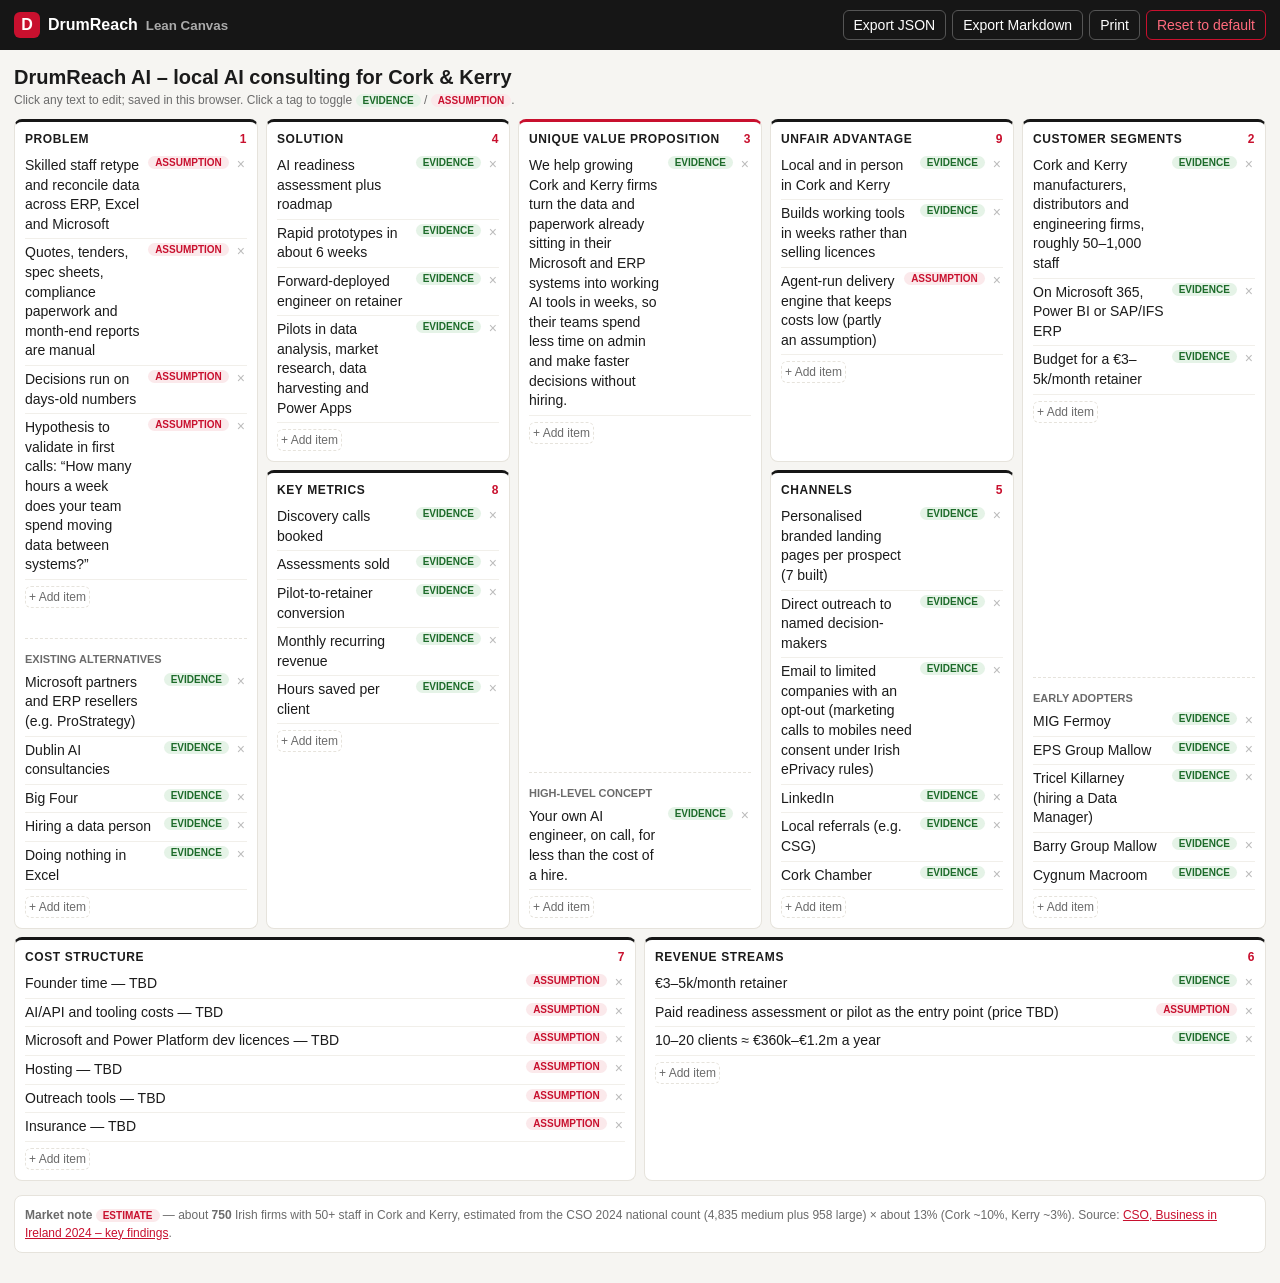
==== canvas/index.html @ 4b40eeb6 "Add Lean Canvas (canvas/)" ====
<!doctype html><html lang="en"><head><meta charset="utf-8">
<meta name="viewport" content="width=device-width,initial-scale=1">
<meta name="robots" content="noindex,nofollow">
<title>Lean Canvas · DrumReach AI</title><link rel="stylesheet" href="style.css"></head><body>
<header class="top"><div class="brand"><span class="logo">D</span>DrumReach <small>Lean Canvas</small></div>
<div class="right"><button class="ghost" id="exJson">Export JSON</button><button class="ghost" id="exMd">Export Markdown</button><button class="ghost" id="print">Print</button><button class="ghost danger" id="reset">Reset to default</button></div></header>
<main><div class="head"><h1 id="title" contenteditable="true" spellcheck="false"></h1>
<p class="legend">Click any text to edit; saved in this browser. Click a tag to toggle <span class="tag evidence">evidence</span> / <span class="tag assumption">assumption</span>. <span id="saved"></span></p></div>
<div class="grid" id="grid"></div>
<footer id="foot"></footer></main>
<script src="app.js"></script></body></html>
---- canvas/style.css ----
:root{--red:#c8102e;--ink:#161616;--bg:#f6f5f2;--line:#e6e3dc;--mut:#6b6b6b}
*{box-sizing:border-box}body{margin:0;font-family:Inter,-apple-system,Segoe UI,Roboto,Arial,sans-serif;background:var(--bg);color:#1b1b1b;font-size:14px}
button{font:inherit;cursor:pointer}a{color:var(--red)}
.top{position:sticky;top:0;z-index:5;background:var(--ink);color:#fff;display:flex;align-items:center;gap:12px;padding:10px 14px;flex-wrap:wrap}
.brand{font-weight:800;font-size:16px;display:flex;align-items:center;gap:8px}.brand small{color:#aaa;font-weight:600}
.logo{background:var(--red);width:26px;height:26px;border-radius:6px;display:grid;place-items:center}
.right{margin-left:auto;display:flex;gap:6px;flex-wrap:wrap}
.ghost{background:none;border:1px solid #555;color:inherit;border-radius:6px;padding:6px 10px}.ghost.danger{color:#ff6b7d;border-color:var(--red)}
main{padding:0 14px 30px;max-width:1500px;margin:auto}
h1{font-size:20px;margin:16px 0 4px;outline:none}.legend{color:var(--mut);font-size:12px;margin:0 0 12px}#saved{color:#2e7d32}
.grid{display:grid;gap:8px;grid-template-columns:repeat(10,1fr);grid-template-areas:
"p p s s u u a a c c" "p p m m u u h h c c" "x x x x x r r r r r"}
.box{background:#fff;border:1px solid var(--line);border-top:3px solid var(--ink);border-radius:8px;padding:10px;min-height:150px;display:flex;flex-direction:column}
.box h2{font-size:12px;text-transform:uppercase;letter-spacing:.05em;margin:0 0 6px;display:flex;justify-content:space-between;align-items:center}
.box h2 .n{color:var(--red)}.box.uvp{border-top-color:var(--red)}
.sub{margin-top:auto;padding-top:8px;border-top:1px dashed var(--line)}.sub h3{font-size:11px;color:var(--mut);text-transform:uppercase;margin:6px 0 4px}
ul{list-style:none;margin:0;padding:0}li{display:flex;gap:6px;align-items:flex-start;padding:4px 0;border-bottom:1px solid #f1efea}
li .t{flex:1;outline:none;line-height:1.4;min-width:0}li .t:focus{background:#fdf3f4;border-radius:3px}
.tag{font-size:10px;font-weight:700;border-radius:99px;padding:1px 7px;border:0;white-space:nowrap;text-transform:uppercase}
.tag.evidence{background:#e5f3e7;color:#1d6b2a}.tag.assumption{background:#fbe9eb;color:var(--red)}
.del{background:none;border:0;color:#bbb;padding:0 2px}.del:hover{color:var(--red)}
.add{background:none;border:1px dashed var(--line);color:var(--mut);border-radius:6px;padding:3px;margin-top:6px;font-size:12px}
footer{margin-top:14px;color:var(--mut);font-size:12px;line-height:1.5;background:#fff;border:1px solid var(--line);border-radius:8px;padding:10px}
@media (max-width:900px){.grid{grid-template-columns:1fr 1fr;grid-template-areas:"p p" "s s" "m m" "u u" "h h" "a a" "c c" "x x" "r r"}}
@media (min-width:560px) and (max-width:900px){.grid{grid-template-areas:"p s" "u u" "m a" "h c" "x r"}}
@media print{.top,.legend,.del,.add{display:none!important}body{background:#fff;font-size:10px}.box{min-height:0;break-inside:avoid}main{padding:0}
.grid{grid-template-columns:repeat(10,1fr)!important;grid-template-areas:"p p s s u u a a c c" "p p m m u u h h c c" "x x x x x r r r r r"!important}@page{size:A4 landscape;margin:8mm}}
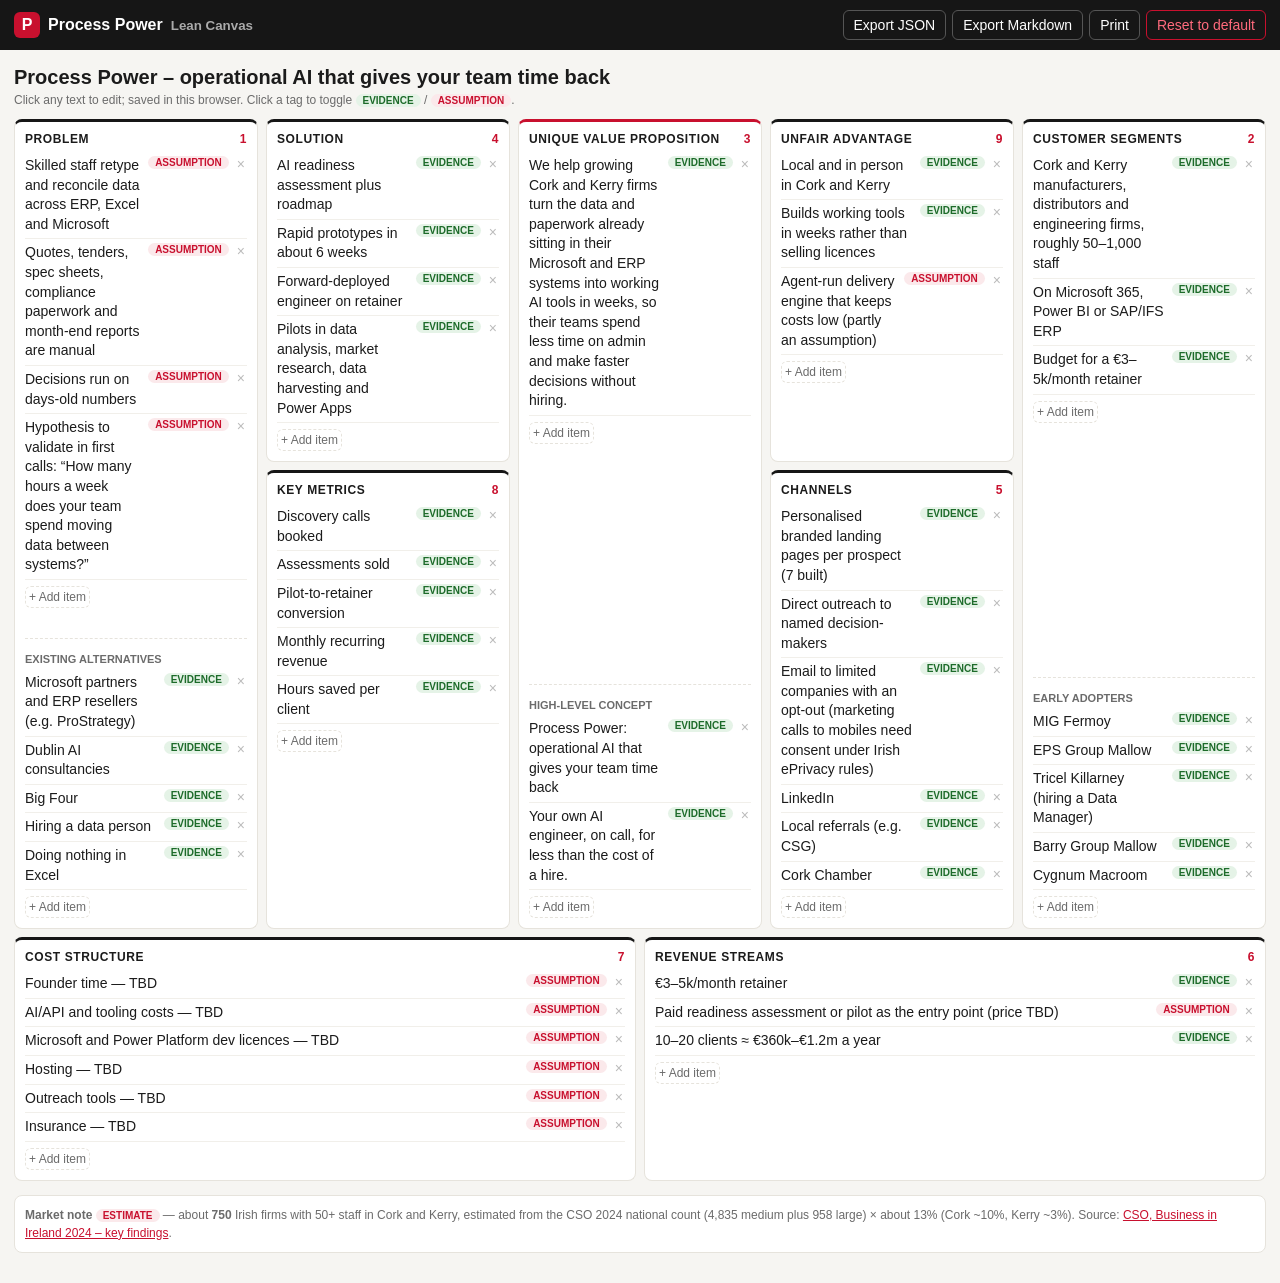
==== commit 76197ed2: "Rename Lean Canvas to Process Power Update page title, header, and default canvas title; add High-le" ====
--- a/canvas/index.html
+++ b/canvas/index.html
@@ -1,8 +1,8 @@
 <!doctype html><html lang="en"><head><meta charset="utf-8">
 <meta name="viewport" content="width=device-width,initial-scale=1">
 <meta name="robots" content="noindex,nofollow">
-<title>Lean Canvas · DrumReach AI</title><link rel="stylesheet" href="style.css"></head><body>
-<header class="top"><div class="brand"><span class="logo">D</span>DrumReach <small>Lean Canvas</small></div>
+<title>Lean Canvas · Process Power</title><link rel="stylesheet" href="style.css"></head><body>
+<header class="top"><div class="brand"><span class="logo">P</span>Process Power <small>Lean Canvas</small></div>
 <div class="right"><button class="ghost" id="exJson">Export JSON</button><button class="ghost" id="exMd">Export Markdown</button><button class="ghost" id="print">Print</button><button class="ghost danger" id="reset">Reset to default</button></div></header>
 <main><div class="head"><h1 id="title" contenteditable="true" spellcheck="false"></h1>
 <p class="legend">Click any text to edit; saved in this browser. Click a tag to toggle <span class="tag evidence">evidence</span> / <span class="tag assumption">assumption</span>. <span id="saved"></span></p></div>
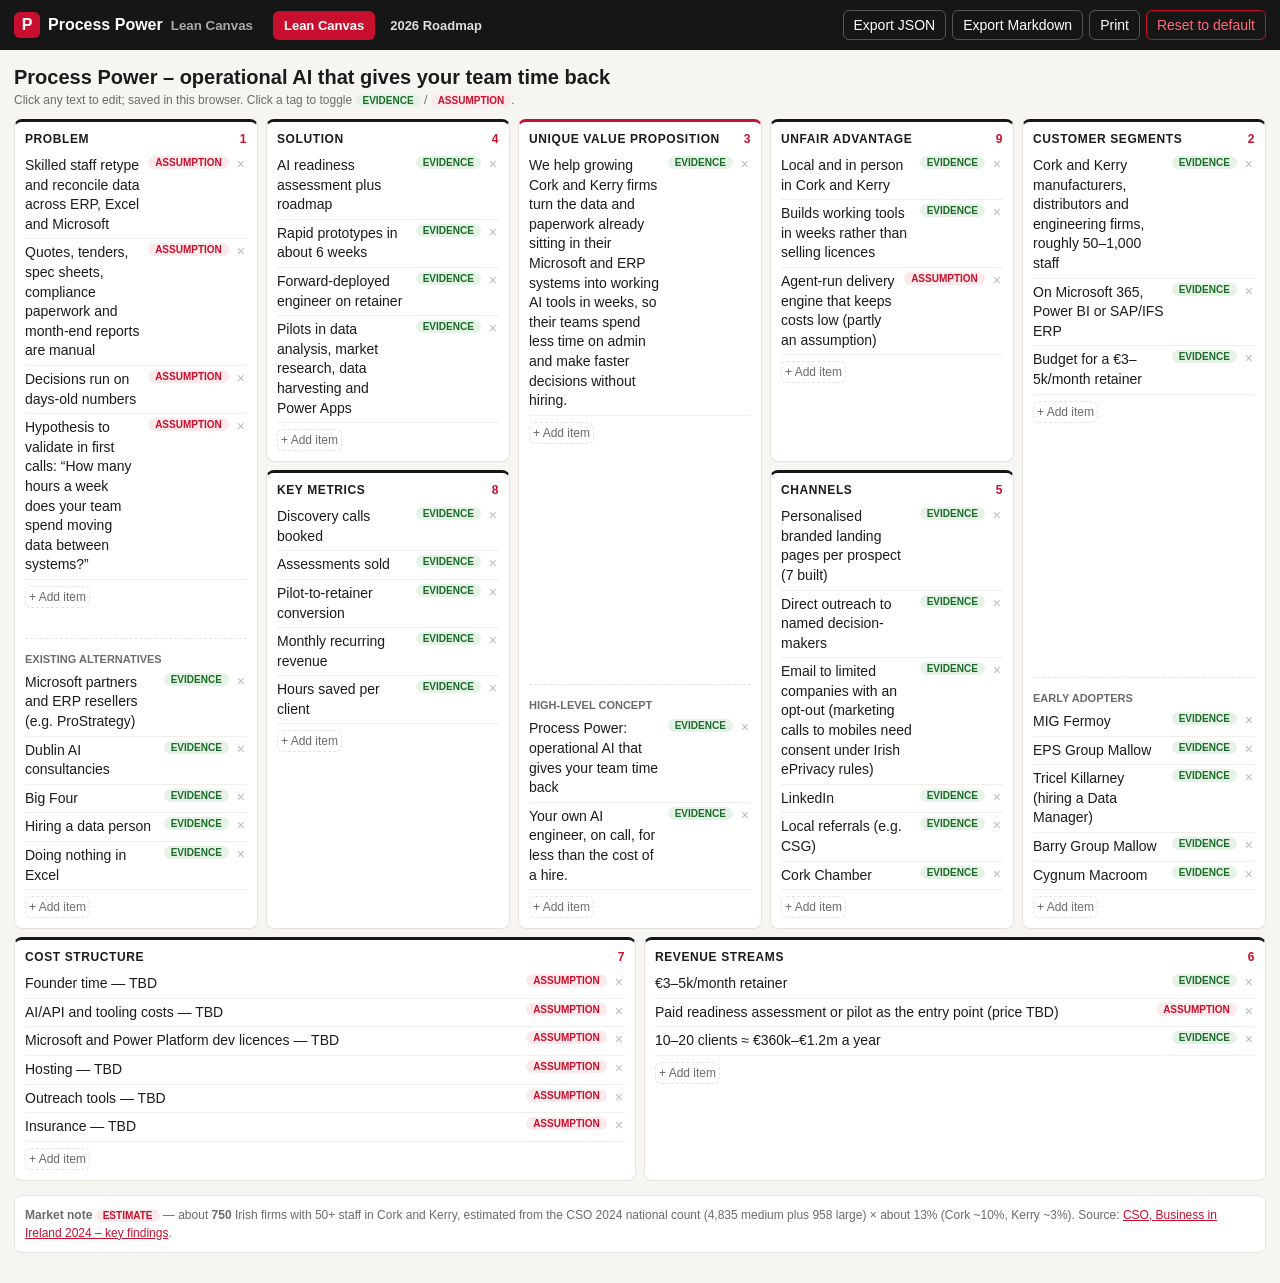
==== commit c1afeda7: "Add 2026 Roadmap (roadmap/) from Linear snapshot, shared nav with Lean Canvas, refresh script + work" ====
--- a/canvas/index.html
+++ b/canvas/index.html
@@ -1,8 +1,9 @@
 <!doctype html><html lang="en"><head><meta charset="utf-8">
 <meta name="viewport" content="width=device-width,initial-scale=1">
 <meta name="robots" content="noindex,nofollow">
-<title>Lean Canvas · Process Power</title><link rel="stylesheet" href="style.css"></head><body>
+<title>Lean Canvas · Process Power</title><link rel="stylesheet" href="style.css"><link rel="stylesheet" href="../assets/nav.css"></head><body>
 <header class="top"><div class="brand"><span class="logo">P</span>Process Power <small>Lean Canvas</small></div>
+<nav class="sitenav" aria-label="Pages"><a href="../canvas/" aria-current="page">Lean Canvas</a><a href="../roadmap/">2026 Roadmap</a></nav>
 <div class="right"><button class="ghost" id="exJson">Export JSON</button><button class="ghost" id="exMd">Export Markdown</button><button class="ghost" id="print">Print</button><button class="ghost danger" id="reset">Reset to default</button></div></header>
 <main><div class="head"><h1 id="title" contenteditable="true" spellcheck="false"></h1>
 <p class="legend">Click any text to edit; saved in this browser. Click a tag to toggle <span class="tag evidence">evidence</span> / <span class="tag assumption">assumption</span>. <span id="saved"></span></p></div>
--- a/assets/nav.css
+++ b/assets/nav.css
@@ -0,0 +1,6 @@
+/* Shared top navigation for the Process Power pages (canvas/, roadmap/) */
+.sitenav{display:flex;gap:4px;margin-left:8px}
+.sitenav a{color:#ddd;text-decoration:none;font-weight:600;font-size:13px;padding:6px 10px;border-radius:6px;border:1px solid transparent}
+.sitenav a:hover{border-color:#555;color:#fff}
+.sitenav a[aria-current="page"]{background:var(--red,#c8102e);color:#fff}
+@media print{.sitenav{display:none!important}}
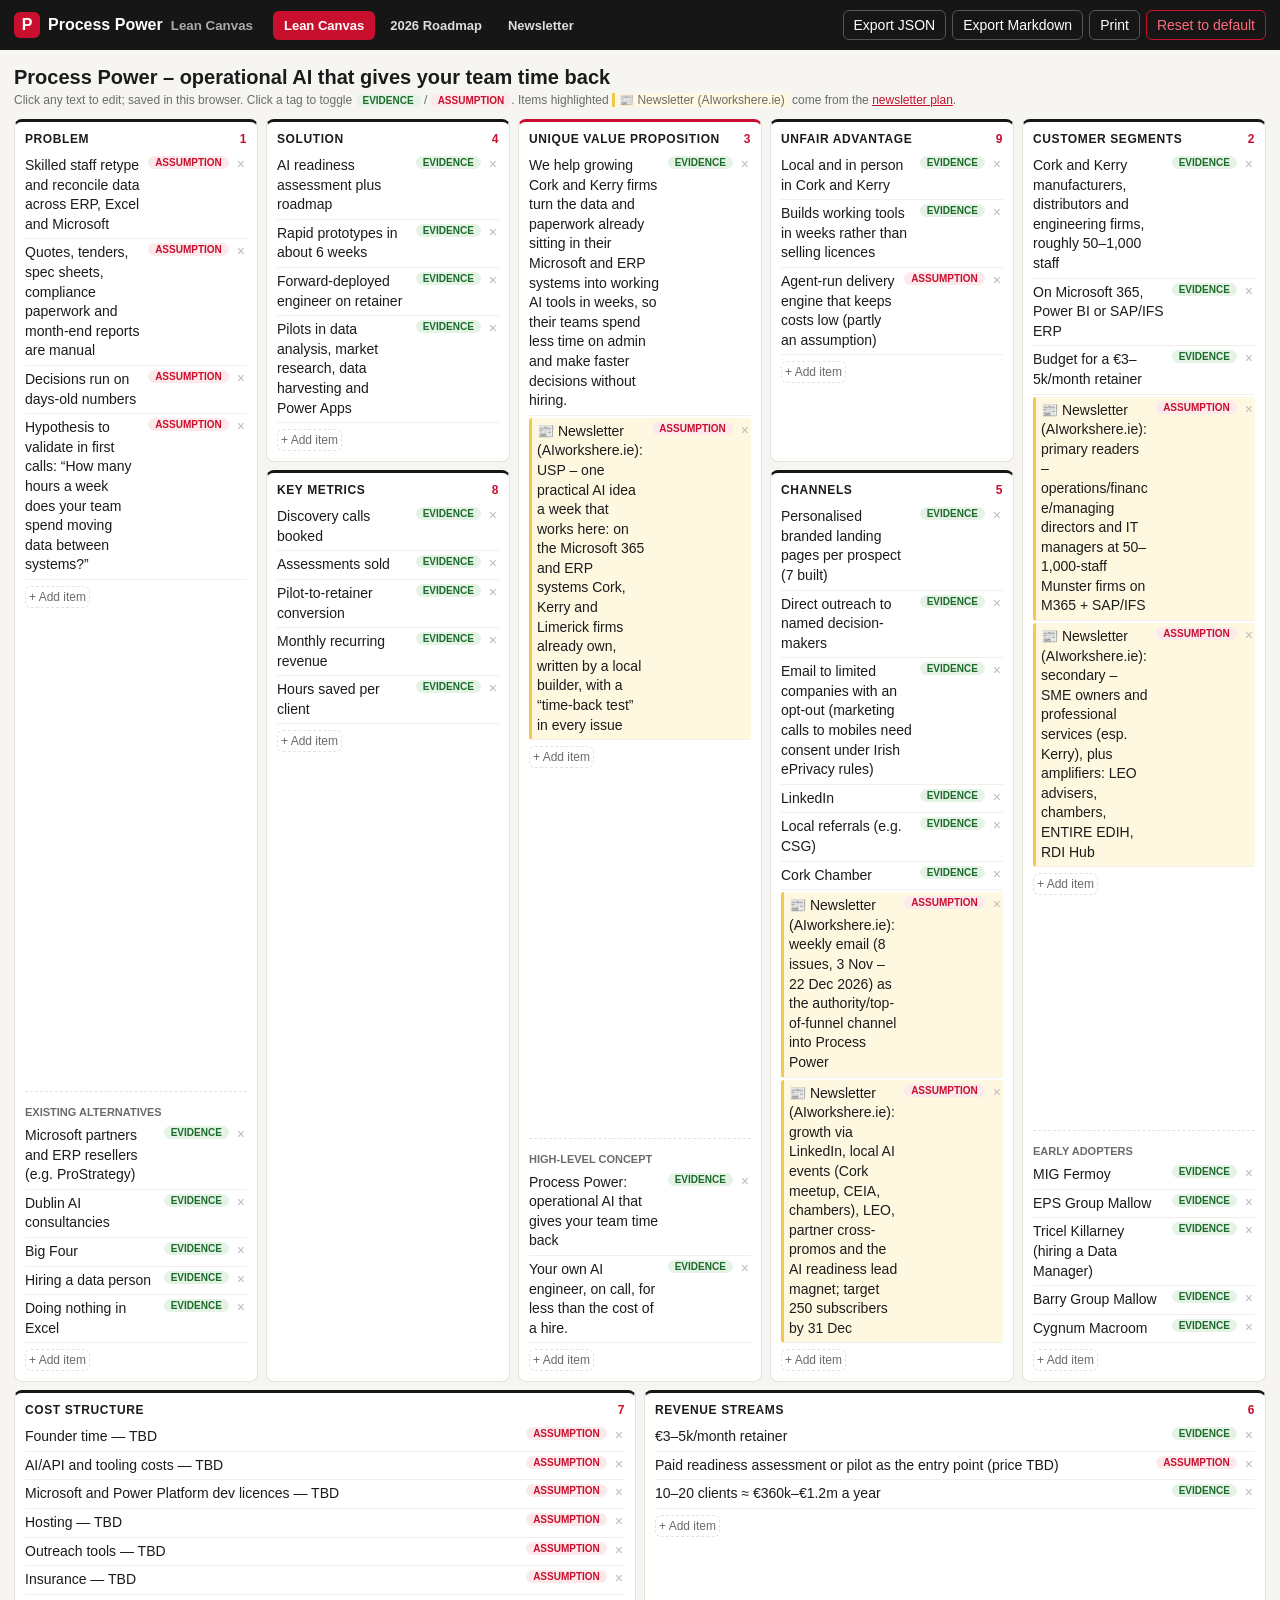
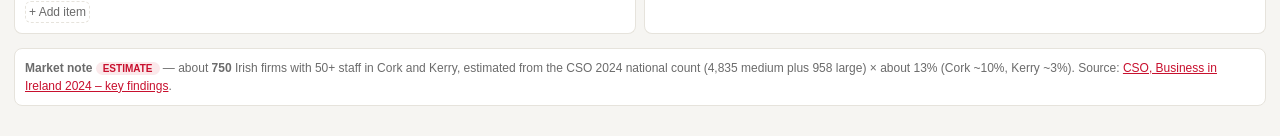
==== commit 677c0a6f: "Add Newsletter page (AIworkshere.ie launch strategy), shared nav on all three pages, marked newslett" ====
--- a/canvas/index.html
+++ b/canvas/index.html
@@ -3,10 +3,10 @@
 <meta name="robots" content="noindex,nofollow">
 <title>Lean Canvas · Process Power</title><link rel="stylesheet" href="style.css"><link rel="stylesheet" href="../assets/nav.css"></head><body>
 <header class="top"><div class="brand"><span class="logo">P</span>Process Power <small>Lean Canvas</small></div>
-<nav class="sitenav" aria-label="Pages"><a href="../canvas/" aria-current="page">Lean Canvas</a><a href="../roadmap/">2026 Roadmap</a></nav>
+<nav class="sitenav" aria-label="Pages"><a href="../canvas/" aria-current="page">Lean Canvas</a><a href="../roadmap/">2026 Roadmap</a><a href="../newsletter/">Newsletter</a></nav>
 <div class="right"><button class="ghost" id="exJson">Export JSON</button><button class="ghost" id="exMd">Export Markdown</button><button class="ghost" id="print">Print</button><button class="ghost danger" id="reset">Reset to default</button></div></header>
 <main><div class="head"><h1 id="title" contenteditable="true" spellcheck="false"></h1>
-<p class="legend">Click any text to edit; saved in this browser. Click a tag to toggle <span class="tag evidence">evidence</span> / <span class="tag assumption">assumption</span>. <span id="saved"></span></p></div>
+<p class="legend">Click any text to edit; saved in this browser. Click a tag to toggle <span class="tag evidence">evidence</span> / <span class="tag assumption">assumption</span>. Items highlighted <span style="background:#fff8e1;border-left:3px solid #f2c94c;padding:0 4px">📰 Newsletter (AIworkshere.ie)</span> come from the <a href="../newsletter/">newsletter plan</a>. <span id="saved"></span></p></div>
 <div class="grid" id="grid"></div>
 <footer id="foot"></footer></main>
 <script src="app.js"></script></body></html>
--- a/canvas/style.css
+++ b/canvas/style.css
@@ -25,3 +25,5 @@
 @media (min-width:560px) and (max-width:900px){.grid{grid-template-areas:"p s" "u u" "m a" "h c" "x r"}}
 @media print{.top,.legend,.del,.add{display:none!important}body{background:#fff;font-size:10px}.box{min-height:0;break-inside:avoid}main{padding:0}
 .grid{grid-template-columns:repeat(10,1fr)!important;grid-template-areas:"p p s s u u a a c c" "p p m m u u h h c c" "x x x x x r r r r r"!important}@page{size:A4 landscape;margin:8mm}}
+/* Newsletter (AIworkshere.ie) items: marked so they are easy to tell apart from the original canvas content */
+li.nl{background:#fff8e1;border-left:3px solid #f2c94c;padding-left:5px;border-radius:3px;margin-top:2px}
--- a/assets/nav.css
+++ b/assets/nav.css
@@ -1,4 +1,4 @@
-/* Shared top navigation for the Process Power pages (canvas/, roadmap/) */
+/* Shared top navigation for the Process Power pages (canvas/, roadmap/, newsletter/) */
 .sitenav{display:flex;gap:4px;margin-left:8px}
 .sitenav a{color:#ddd;text-decoration:none;font-weight:600;font-size:13px;padding:6px 10px;border-radius:6px;border:1px solid transparent}
 .sitenav a:hover{border-color:#555;color:#fff}
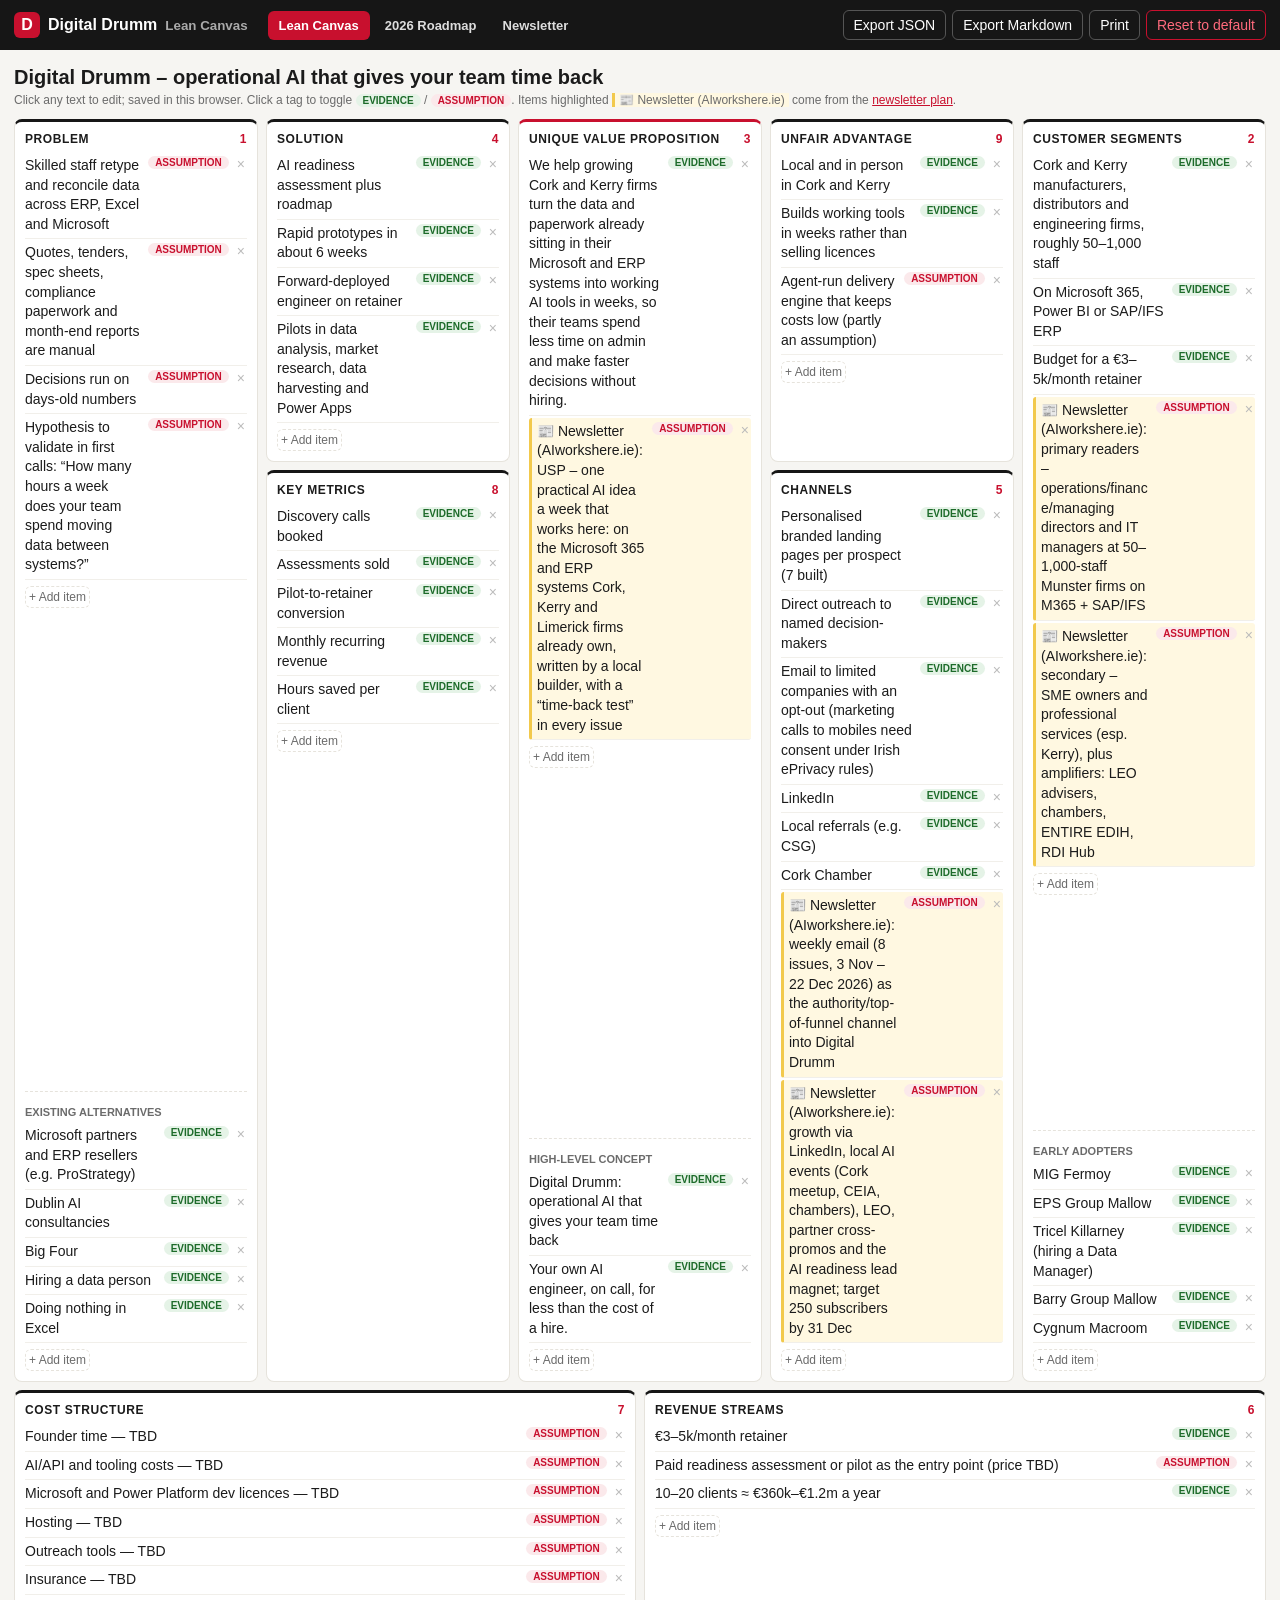
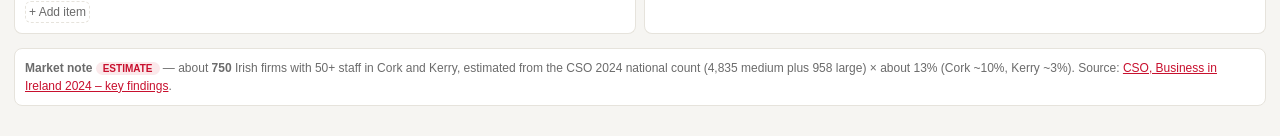
==== commit f94c426c: "Rebrand DrumReach and Process Power to Digital Drumm Replace visible brand text across the GitHub Pa" ====
--- a/canvas/index.html
+++ b/canvas/index.html
@@ -1,8 +1,8 @@
 <!doctype html><html lang="en"><head><meta charset="utf-8">
 <meta name="viewport" content="width=device-width,initial-scale=1">
 <meta name="robots" content="noindex,nofollow">
-<title>Lean Canvas · Process Power</title><link rel="stylesheet" href="style.css"><link rel="stylesheet" href="../assets/nav.css"></head><body>
-<header class="top"><div class="brand"><span class="logo">P</span>Process Power <small>Lean Canvas</small></div>
+<title>Lean Canvas · Digital Drumm</title><link rel="stylesheet" href="style.css"><link rel="stylesheet" href="../assets/nav.css"></head><body>
+<header class="top"><div class="brand"><span class="logo">D</span>Digital Drumm <small>Lean Canvas</small></div>
 <nav class="sitenav" aria-label="Pages"><a href="../canvas/" aria-current="page">Lean Canvas</a><a href="../roadmap/">2026 Roadmap</a><a href="../newsletter/">Newsletter</a></nav>
 <div class="right"><button class="ghost" id="exJson">Export JSON</button><button class="ghost" id="exMd">Export Markdown</button><button class="ghost" id="print">Print</button><button class="ghost danger" id="reset">Reset to default</button></div></header>
 <main><div class="head"><h1 id="title" contenteditable="true" spellcheck="false"></h1>
--- a/assets/nav.css
+++ b/assets/nav.css
@@ -1,4 +1,4 @@
-/* Shared top navigation for the Process Power pages (canvas/, roadmap/, newsletter/) */
+/* Shared top navigation for the Digital Drumm pages (canvas/, roadmap/, newsletter/) */
 .sitenav{display:flex;gap:4px;margin-left:8px}
 .sitenav a{color:#ddd;text-decoration:none;font-weight:600;font-size:13px;padding:6px 10px;border-radius:6px;border:1px solid transparent}
 .sitenav a:hover{border-color:#555;color:#fff}
